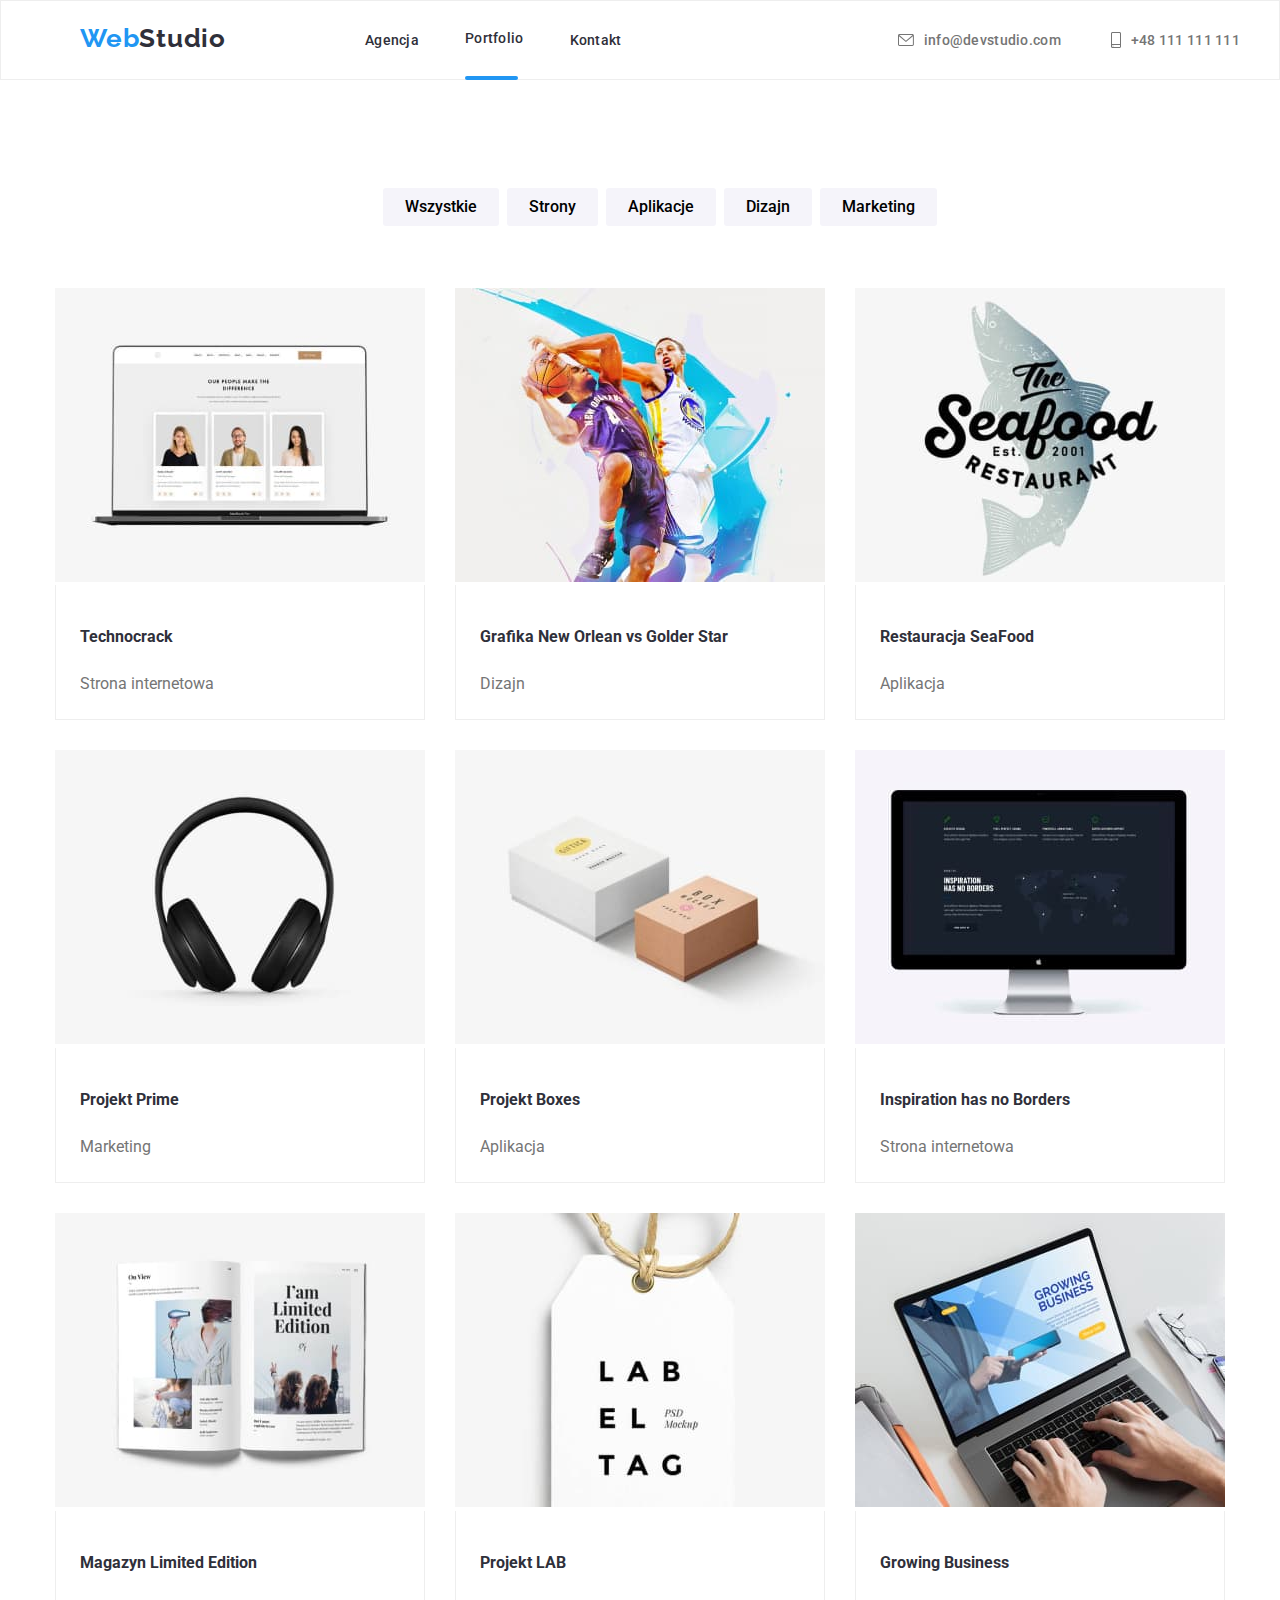
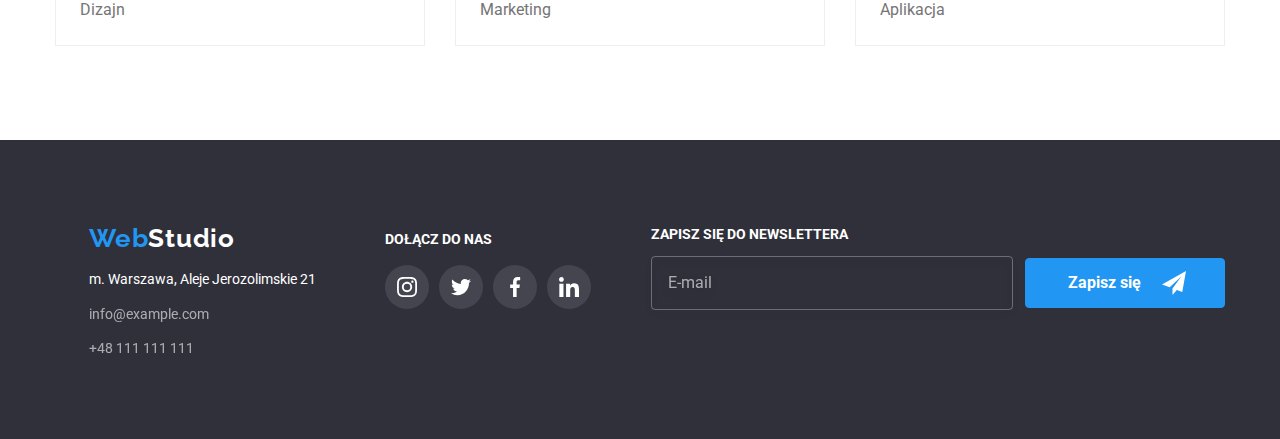
==== portfolio.html @ 708cd302 "commit to main" ====
<!DOCTYPE html>
<html lang="pl">
<head>
    <meta charset="UTF-8">
    <meta http-equiv="X-UA-Compatible" content="IE=edge">
    <meta name="viewport" content="width=device-width, initial-scale=1.0">
    <title>Portfolio</title>
    <link rel="stylesheet" href="./css/norm.css">
    <link rel="stylesheet" href="./css/style.css">
    <link href="https://fonts.googleapis.com/css2?family=Roboto:wght@400;500;700;900&display=swap" rel="stylesheet">
    <link href="https://fonts.googleapis.com/css2?family=Raleway:wght@700&display=swap" rel="stylesheet">

</head>
<body>
    <header>
        <div class="container">
            <nav class="navigation">
    
                <ul class="nav-menu">
                    <li><a href="./index.html" class="logo"><span class="web">Web</span>Studio</a></li>
                    <li class="link"><a href="./index.html">Agencja</a></li>
                    <li class="link"><a href="./portfolio.html">Portfolio</a>
                    <div class="underline"></div></li>
                    <li class="link"><a href="#">Kontakt</a></li>
    
                </ul>
    
                <address>
                    <ul class="header-address">
                        <li><a href="mailto:info@devstudio.com" class="mail"><svg class="icon" width="16" height="12">
                                    <use href="./images/icons.svg#icon-envelope"></use>
                                </svg>
                                info@devstudio.com
                            </a>
                        </li>
                        <li><a href="tel:+48111111111" class="phone"><svg class="icon" width="10" height="16">
                                    <use href="./images/icons.svg#icon-smartphone"></use>
                                </svg>
                                +48 111 111 111
                            </a>
                        </li>
                    </ul>
    
                </address>
            </nav>
        </div>
    </header>

    <main>
        <div class="container">
            <section class="service-categories">
                <ul class="buttons">
            
                    <li><input type="button" class="categories" value="Wszystkie">
                    <li><input type="button" class="categories" value="Strony">
                    <li><input type="button" class="categories" value="Aplikacje">
                    <li><input type="button" class="categories" value="Dizajn">
                    <li><input type="button" class="categories" value="Marketing">
            
                </ul>
            
            </section>
        </div>

    <div class="container">
       <section>
        <ul class="grid">
            <li>
                <div class="box">
                    <img src="images/img(9).jpg" width="370" height="294" alt="">
                    
                    <div class="page-up">
                        <p>Technocrack jest popularną platformą wykorzystywaną do rozpowszechniania koronawirusa. Firmy
                            wykorzystują tę platformę
                            do celów szpiegowskich i ataków na niezabezpieczone serwery konkurencji
                        </p>
                    </div>
                </div>

                <div class="description">
                <p class="offer">Technocrack</p>
                <p class="category">Strona internetowa</p>
                </div>
                </a>
            </li>
            
            <li>
                <div class="box">
                        <img src="images/img(1)(1).jpg" width="370" height="294" alt="Dwóch koszykarzy">
                    <div class="page-up">
                        <p>Technocrack jest popularną platformą wykorzystywaną do rozpowszechniania koronawirusa. Firmy wykorzystują tę platformę
                        do celów szpiegowskich i ataków na niezabezpieczone serwery konkurencji
                    
                        </p>
                    </div>
                </div>

                <div class="description">
                <p class="offer">Grafika New Orlean vs Golder Star</p>
                <p class="category">Dizajn</p>
                </div>
                </a>
            </li>
            
            <li>
                <div class="box">
                        <img src="images/img(2)(1).jpg" width="370" height="294" alt="Logo ryby">
                    <div class="page-up">
                        <p>Technocrack jest popularną platformą wykorzystywaną do rozpowszechniania koronawirusa. Firmy
                        wykorzystują tę platformę
                        do celów szpiegowskich i ataków na niezabezpieczone serwery konkurencji
                        </p>
                    </div>
                </div>
                       <div class="description">
                            <p class="offer">Restauracja SeaFood</p>
                            <p class="category">Aplikacja</p>
                        </div>
                </a>
            </li>
        
            <li>
                <div class="box">
                    
                        <img src="images/img(3)(1).jpg" width="370" height="294" alt="Dwa pudełka">
                        <div class="page-up">
                        <p>Technocrack jest popularną platformą wykorzystywaną do rozpowszechniania koronawirusa. Firmy
                            wykorzystują tę platformę
                            do celów szpiegowskich i ataków na niezabezpieczone serwery konkurencji
                        </p>
                    </div>
                </div>
                    <div class="description">
                        <p class="offer">Projekt Prime</p>
                        <p class="category">Marketing</p>
                    </div>
                
            </li>
            
            <li>
                <div class="box">
                    <img src="images/img(4)(1).jpg" width="370" height="294" alt="Ekran komputera">
                    <div class="page-up">

                        <p>Technocrack jest popularną platformą wykorzystywaną do rozpowszechniania koronawirusa. Firmy
                            wykorzystują tę platformę
                            do celów szpiegowskich i ataków na niezabezpieczone serwery konkurencji
                        </p>

                    </div>
                </div>

                <div class="description">
                <p class="offer">Projekt Boxes</p>
                <p class="category">Aplikacja</p>
                </div>
                </a>
            </li>
            
            <li>
                <div class="box">
                    <img src="images/img(5)(1).jpg" width="370" height="294" alt="Książka">
                    <div class="page-up">
                        <p>Technocrack jest popularną platformą wykorzystywaną do rozpowszechniania koronawirusa. Firmy
                            wykorzystują tę platformę
                            do celów szpiegowskich i ataków na niezabezpieczone serwery konkurencji
                        </p>

                    </div>
                </div>


                <div class="description">
                <p class="offer">Inspiration has no Borders</p>
                <p class="category">Strona internetowa</p>
                </div>
                </a>
            </li>
        
            <li>
                <div class="box">
                    <img src="images/img(6)(1).jpg" width="370" height="294" alt=" Metka">
                
                    <div class="page-up">
                        <p>Technocrack jest popularną platformą wykorzystywaną do rozpowszechniania koronawirusa. Firmy
                        wykorzystują tę platformę
                        do celów szpiegowskich i ataków na niezabezpieczone serwery konkurencji
                    
                        </p>
                    </div>
                </div>

                <div class="description">
                <p class="offer">Magazyn Limited Edition</p>
                <p class="category">Dizajn</p>
                </div>
                </a>
            </li>
            
            <li>
                <div class="box">
                    <img src="images/img(7)(1).jpg" width="370" height="294" alt="Pisanie na laptopie">
                
                    <div class="page-up">
                        <p>Technocrack jest popularną platformą wykorzystywaną do rozpowszechniania koronawirusa. Firmy
                            wykorzystują tę platformę
                            do celów szpiegowskich i ataków na niezabezpieczone serwery konkurencji
                        </p>
                    </div>
                </div>

                <div class="description">
                <p class="offer">Projekt LAB</p>
                <p class="category">Marketing</p>
                </div>
                </a>
            </li>
            
            <li>
                <div class="box">
                
                    <img src="images/img(8)(1).jpg" width="370" height="294" alt="Laptop ze zdjęciami">
                    <div class="page-up">
                        <p>Technocrack jest popularną platformą wykorzystywaną do rozpowszechniania koronawirusa. Firmy
                        wykorzystują tę platformę
                        do celów szpiegowskich i ataków na niezabezpieczone serwery konkurencji
                        </p>

                    </div>
                </div>
                <div class="description">
                <p class="offer">Growing Business</p>
                <p class="category">Aplikacja</p>
                </div>
                </a>
            </li>
        </ul>
            
        </section>
    
        </div>
    
    
    </main>


<footer class="footer-nav">

    <div class="container">
        <div class="three-blocks">

            <address class='contact'>
                <ul class="footer-contact">
                    <li class="footer-logo"><a href="index.html"><span class="web">Web</span>Studio</a></li>
                    <li>m. Warszawa, Aleje Jerozolimskie 21</li>
                    <li><a href="mailto:info@example.com" class="transparent">info@example.com</a></li>
                    <li><a href="tel:+48111111111" class="transparent">+48 111 111 111</a></li>
                </ul>

            </address>

            <div class="footer-social">

                <h4 class="join-us">DOŁĄCZ DO NAS</h4>

                <ul class="social-icons-footer">
                    <li class="footer-circle"><a href="#">
                            <svg class="social-media-footer" width="20" height="20">
                                <use href="./images/icons.svg#icon-instagram-2"></use>
                            </svg></a></li>
                    <li class="footer-circle"><a href="#">
                            <svg class="social-media-footer" width="20" height="20">
                                <use href="./images/icons.svg#icon-twitter-1"></use>
                            </svg></a></li>
                    <li class="footer-circle"><a href="#">
                            <svg class="social-media-footer" width="20" height="20">
                                <use href="./images/icons.svg#icon-facebook-1"></use>
                            </svg></a></li>
                    <li class="footer-circle"><a href="#">
                            <svg class="social-media-footer" width="20" height="20">
                                <use href="./images/icons.svg#icon-linkedin-1"></use>
                            </svg></a></li>
                </ul>

                
            </div>
            <div class="footer-newsletter">
                <p>ZAPISZ SIĘ DO NEWSLETTERA</p>
                <div class="newsletter-box">
                    <form>
                        <label for="email" class="newsletter-mail">
                            <input type="email" name="email" placeholder="E-mail" required>
                        </label>
                    </form>
                    <div class="send-button">
                        <button class="button-newsletter" data-modal-open type="submit">Zapisz się
                            <svg class="send-icon" width="24" height="24">
                                <use href="./images/icons.svg#icon-icon-send"></use>
                            </svg>
                        </button>
                    </div>
            
                </div>
            </div>
        </div>
    </div>


</footer>
<script src="./js/modal.js"></script>
</body>

</html>
</html>
---- css/norm.css ----
/*! normalize.css v8.0.1 | MIT License | github.com/necolas/normalize.css */

/* Document
   ========================================================================== */

/**
 * 1. Correct the line height in all browsers.
 * 2. Prevent adjustments of font size after orientation changes in iOS.
 */

html {
    line-height: 1.15;
    /* 1 */
    -webkit-text-size-adjust: 100%;
    /* 2 */
}

/* Sections
   ========================================================================== */

/**
 * Remove the margin in all browsers.
 */

body {
    margin: 0;
}

/**
 * Render the `main` element consistently in IE.
 */

main {
    display: block;
}

/**
 * Correct the font size and margin on `h1` elements within `section` and
 * `article` contexts in Chrome, Firefox, and Safari.
 */

h1 {
    font-size: 2em;
    margin: 0.67em 0;
}

/* Grouping content
   ========================================================================== */

/**
 * 1. Add the correct box sizing in Firefox.
 * 2. Show the overflow in Edge and IE.
 */

hr {
    box-sizing: content-box;
    /* 1 */
    height: 0;
    /* 1 */
    overflow: visible;
    /* 2 */
}

/**
 * 1. Correct the inheritance and scaling of font size in all browsers.
 * 2. Correct the odd `em` font sizing in all browsers.
 */

pre {
    font-family: monospace, monospace;
    /* 1 */
    font-size: 1em;
    /* 2 */
}

/* Text-level semantics
   ========================================================================== */

/**
 * Remove the gray background on active links in IE 10.
 */

a {
    background-color: transparent;
}

/**
 * 1. Remove the bottom border in Chrome 57-
 * 2. Add the correct text decoration in Chrome, Edge, IE, Opera, and Safari.
 */

abbr[title] {
    border-bottom: none;
    /* 1 */
    text-decoration: underline;
    /* 2 */
    text-decoration: underline dotted;
    /* 2 */
}

/**
 * Add the correct font weight in Chrome, Edge, and Safari.
 */

b,
strong {
    font-weight: bolder;
}

/**
 * 1. Correct the inheritance and scaling of font size in all browsers.
 * 2. Correct the odd `em` font sizing in all browsers.
 */

code,
kbd,
samp {
    font-family: monospace, monospace;
    /* 1 */
    font-size: 1em;
    /* 2 */
}

/**
 * Add the correct font size in all browsers.
 */

small {
    font-size: 80%;
}

/**
 * Prevent `sub` and `sup` elements from affecting the line height in
 * all browsers.
 */

sub,
sup {
    font-size: 75%;
    line-height: 0;
    position: relative;
    vertical-align: baseline;
}

sub {
    bottom: -0.25em;
}

sup {
    top: -0.5em;
}

/* Embedded content
   ========================================================================== */

/**
 * Remove the border on images inside links in IE 10.
 */

img {
    border-style: none;
}

/* Forms
   ========================================================================== */

/**
 * 1. Change the font styles in all browsers.
 * 2. Remove the margin in Firefox and Safari.
 */

button,
input,
optgroup,
select,
textarea {
    font-family: inherit;
    /* 1 */
    font-size: 100%;
    /* 1 */
    line-height: 1.15;
    /* 1 */
    margin: 0;
    /* 2 */
}

/**
 * Show the overflow in IE.
 * 1. Show the overflow in Edge.
 */

button,
input {
    /* 1 */
    overflow: visible;
}

/**
 * Remove the inheritance of text transform in Edge, Firefox, and IE.
 * 1. Remove the inheritance of text transform in Firefox.
 */

button,
select {
    /* 1 */
    text-transform: none;
}

/**
 * Correct the inability to style clickable types in iOS and Safari.
 */

button,
[type="button"],
[type="reset"],
[type="submit"] {
    -webkit-appearance: button;
}

/**
 * Remove the inner border and padding in Firefox.
 */

button::-moz-focus-inner,
[type="button"]::-moz-focus-inner,
[type="reset"]::-moz-focus-inner,
[type="submit"]::-moz-focus-inner {
    border-style: none;
    padding: 0;
}

/**
 * Restore the focus styles unset by the previous rule.
 */

button:-moz-focusring,
[type="button"]:-moz-focusring,
[type="reset"]:-moz-focusring,
[type="submit"]:-moz-focusring {
    outline: 1px dotted ButtonText;
}

/**
 * Correct the padding in Firefox.
 */

fieldset {
    padding: 0.35em 0.75em 0.625em;
}

/**
 * 1. Correct the text wrapping in Edge and IE.
 * 2. Correct the color inheritance from `fieldset` elements in IE.
 * 3. Remove the padding so developers are not caught out when they zero out
 *    `fieldset` elements in all browsers.
 */

legend {
    box-sizing: border-box;
    /* 1 */
    color: inherit;
    /* 2 */
    display: table;
    /* 1 */
    max-width: 100%;
    /* 1 */
    padding: 0;
    /* 3 */
    white-space: normal;
    /* 1 */
}

/**
 * Add the correct vertical alignment in Chrome, Firefox, and Opera.
 */

progress {
    vertical-align: baseline;
}

/**
 * Remove the default vertical scrollbar in IE 10+.
 */

textarea {
    overflow: auto;
}

/**
 * 1. Add the correct box sizing in IE 10.
 * 2. Remove the padding in IE 10.
 */

[type="checkbox"],
[type="radio"] {
    box-sizing: border-box;
    /* 1 */
    padding: 0;
    /* 2 */
}

/**
 * Correct the cursor style of increment and decrement buttons in Chrome.
 */

[type="number"]::-webkit-inner-spin-button,
[type="number"]::-webkit-outer-spin-button {
    height: auto;
}

/**
 * 1. Correct the odd appearance in Chrome and Safari.
 * 2. Correct the outline style in Safari.
 */

[type="search"] {
    -webkit-appearance: textfield;
    /* 1 */
    outline-offset: -2px;
    /* 2 */
}

/**
 * Remove the inner padding in Chrome and Safari on macOS.
 */

[type="search"]::-webkit-search-decoration {
    -webkit-appearance: none;
}

/**
 * 1. Correct the inability to style clickable types in iOS and Safari.
 * 2. Change font properties to `inherit` in Safari.
 */

::-webkit-file-upload-button {
    -webkit-appearance: button;
    /* 1 */
    font: inherit;
    /* 2 */
}

/* Interactive
   ========================================================================== */

/*
 * Add the correct display in Edge, IE 10+, and Firefox.
 */

details {
    display: block;
}

/*
 * Add the correct display in all browsers.
 */

summary {
    display: list-item;
}

/* Misc
   ========================================================================== */

/**
 * Add the correct display in IE 10+.
 */

template {
    display: none;
}

/**
 * Add the correct display in IE 10.
 */

[hidden] {
    display: none;
}
---- css/style.css ----
/* Basic */

:root {
    --basic-color:#2196F3;
    --second-color: #212121;
    --background-one:#2F303A;
    --background-two:#F5F4FA;
    --contact-color: #757575;
    --overlay:#2F303A66;

}


a , li {
    text-decoration: none;
    font-style: normal;
    color: var(--background-one);
    
}

ul {
    display: flex;
    list-style: none;

}

body {
    font-family: "Roboto", "Raleway", sans-serif;
    background-color:#FFFFFF;
    font-size: 14px;
    font-style: normal;
    color: var(--background-one);
    line-height: 1.17;
    font-weight: 400;
 
}

.container {
    width: 1200px;
    margin: 0 auto;
  
}

.section {
    padding: 94px 0 94px 0;
}


/*Header*/  

header {
    border: 1px solid #EEEEEE;
}
.navigation {
    display: flex;
    align-items: center;
    justify-content: space-between;
    padding: 15px 0;
    letter-spacing: 0.02em;
    font-weight: 500;
    
}  

.nav-menu {
    display: flex;
       font-size: 14px;
        line-height: 16px;
        letter-spacing: 0.02em;
        align-items: center;
        justify-content: flex-start;

}

.nav-menu li:nth-of-type(2) {
    padding-left: 93px;
    
    
}

.nav-menu li {
    max-width: 254px;
    margin-right: 46px;
    
    
}

.link>a {
        transition-duration: 250ms;
        transition-timing-function: cubic-bezier(0.4, 0, 0.2, 1);
        transition-property: color;
}

.link :hover {
    color: var(--basic-color);
   
}

.underline {
    position: relative;
    top: 30px;
    
}      

.underline::after {
    content: "";
    background: #2196f3;
    border-radius: 2px;
    width: 53px;
    height: 4px;
    display: block;
}


.link :focus {
    color: var(--basic-color);
    
}

.logo {
    font-size: 26px;
    font-weight: 700;
    font-family: Raleway;
    letter-spacing: 0.03em;


}

.web {
    color: var(--basic-color);
    
}

.header-address {
    display: flex;
    justify-content: flex-end;
    align-items: center;
    font-weight: 500;
    gap: 50px;
    font-size: 14px;
    line-height: 16px;
    letter-spacing: 0.02em; 

}

.header-address>li>a {
    transition-duration: 250ms;
        transition-timing-function: cubic-bezier(0.4, 0, 0.2, 1);
        transition-property: color;
}

.header-address>li>a>svg {
    transition-duration: 250ms;
        transition-timing-function: cubic-bezier(0.4, 0, 0.2, 1);
        transition-property: color;
}


.header-address li :hover,
.header-address li :focus {
    color: var(--basic-color);
   
}

.header-address li :hover svg,
.header-address li :focus svg {
   fill: var(--basic-color);
}

.phone,
.mail{
    display: flex;
    align-items: center;
    color: var(--contact-color);
}

.icon {
    fill: var(--contact-color);
    padding-right: 10px;
    
}


/* slider */

.slider {
    background-image: linear-gradient(var(--overlay), var(--overlay)),
                            url("../images/slider.jpg");
    background-color: rgba(47, 48, 58, 0.4);
    height: 600px;
    width: 1600px;
    background-size: contain ;
    text-align: center;
    display: flex;
    justify-content: center;
    align-items: center;
    background-position: center;
    margin: auto;         
}


h1 {
    color: #FFFFFF;
    text-align: center;
    font-weight: 900;
    font-size: 44px;
    letter-spacing: 0.06em;
    line-height: 1.36;
    width: 696px;
    margin: auto;
    padding-bottom: 40px;
    
}


.service-button {
        background-color: var(--basic-color);
        color: #fff;
        cursor: pointer;
        border: none;
        border-radius: 3px;
        font-weight: 700;
        line-height: 1.9;
        width: 200px;
        height: 50px;  
         
}

/*modal overlay*/

.backdrop {
    position: fixed;
    top: 0;
    left: 0;
    width: 100%;
    height: 100%;
    background-color: rgba(0, 0, 0, 0.5);

    transition-duration: 250ms;
    transition-property: opacity, visibility;
    
}

.modal {
    background-color: #fff;
    position: absolute;
    width: 528px;
    height: 581px;
    top: 50%;
    left: 50%;
    transform: translate(-50%, -50%);
    box-shadow: 0px 1px 3px rgba(0, 0, 0, 0.12), 0px 1px 1px rgba(0, 0, 0, 0.14), 0px 2px 1px rgba(0, 0, 0, 0.2);
    border-radius: 4px;
        
}

.modal-label {
    display: flex;
    flex-direction: column;
   
}

.modal-label label {
    padding-left: 40px;
    padding-bottom: 4px;
    padding-top: 10px;
    color: #757575;
}

.input-container {
    position: relative;
}




.modal-icon {
        position: absolute;
        fill: #212121;
       margin-left: 55px;  
       margin-top: 51px;     
        box-sizing: border-box;
        transform: translate(-50%, -50%);
        pointer-events: none;
        z-index: 1;
}



form h3 {
    text-align: center;
    font-size: 20px;
    font-weight: 700;
    line-height: 1.2;
    margin-top: 40px;
    color: #212121;
   
}


.statue a {
    color: var(--basic-color);
    text-decoration: underline;
}

.form-input{
    width: 418px;
    height: 40px;
    margin: auto;
    display: flex;
    align-items: center;
    justify-content: center;
    border: 1px solid rgba(33, 33, 33, 0.2);
    border-radius: 4px;
    position: relative;
    padding-left: 30px;
    transition-duration: 250ms;
        transition-timing-function: cubic-bezier(0.4, 0, 0.2, 1);
        transition-property: border;
}

.form-input:focus-within,
.form-input:hover {
    border: 1px solid var(--basic-color);
    outline: none;
    fill: var(--basic-color)
    
}


 .form-input:checked+.modal-icon {
     fill: var(--basic-color);
 }


form textarea {
    resize: none;
    width: 432px;
    height: 108px;
    margin: auto;
    display: block;
    align-items: center;
    justify-content: center;
    border: 1px solid rgba(33, 33, 33, 0.2);
    border-radius: 4px;
    padding-left: 16px;
    padding-top: 12px;
    transition-duration: 250ms;
        transition-timing-function: cubic-bezier(0.4, 0, 0.2, 1);
        transition-property: border;

}

.form-textarea:focus-within,
.form-textarea:hover {
    border: 1px solid var(--basic-color);
        outline: none;
        
}



.modal-button {
    background-color: var(--basic-color);
    color: #fff;
    cursor: pointer;
    border: none;
    border-radius: 3px;
    font-weight: 700;
    line-height: 1.9;
    width: 200px;
    height: 50px;
    box-shadow: 0px 4px 4px rgba(0, 0, 0, 0.15);
    font-size: 16px;
    display: flex;
    justify-content: center;
    align-items: center;
    margin: auto;
}

.custom-checkbox {
    display: flex;
    align-items: center;
    padding-left: 55px;
     padding-bottom: 10px;
     padding-top: 20px;
        
}

.custom-checkbox input[type="checkbox"] {
    display: none;
}

.checkbox-icon {
    width: 16px;
    height: 15px;
    border: 2px solid #212121;
    margin-right: 8px;
    border-radius: 4px;
}

.custom-checkbox input[type="checkbox"]:checked+.checkbox-icon {
    background-color: var(--basic-color);
    border-color: var(--basic-color);
}


.checkbox-label {
    color: #757575;
}

.checkbox-label a {
    color: var(--basic-color);
    text-decoration: underline;
}



.close-btn {
    position: absolute;
    top: 8px;
    right: 8px;
    width: 30px;
    height: 30px;
    background-color: #FFFFFF;
    border: 1px solid rgba(0, 0, 0, 0.1);
    border-radius: 50%;
    cursor: pointer;
}

.close {
    display: flex;
    justify-content: center;
    align-self: center;
    text-align: center;
    margin: auto;
}



.is-hidden {
    opacity: 0;
    visibility: hidden;
    pointer-events: none;
}




/* service offer */

.grid {
    display: flex;
    flex-wrap: wrap;
    gap: 30px;
    padding: 0 15px;
    margin-bottom: 94px;

}

.box {
    position: relative;
    overflow: hidden;
}

.page-up {
    position: absolute;
    top: 0;
    left: 0;
    width: 100%;
    height: 100%;
    background-color: var(--basic-color);
    color: #FFFFFF;
    font-size: 18px;
    letter-spacing: 0.03em;
    padding-left: 24px;
    padding-top: 49px;
    line-height: 1.55;

    transform: translatey(100%);
    transition: transform 250ms ease-in-out;
}

.box:hover .page-up {
    transform: translatey(0);
}



.grid >li:hover {
    box-shadow: 0px 1px 1px rgba(0, 0, 0, 0.12), 0px 4px 4px rgba(0, 0, 0, 0.06), 1px 4px 6px rgba(0, 0, 0, 0.16);
    
}



.grid>li:focus {
    box-shadow: 0px 1px 1px rgba(0, 0, 0, 0.12), 0px 4px 4px rgba(0, 0, 0, 0.06), 1px 4px 6px rgba(0, 0, 0, 0.16);
}

.description {
    border: 1px solid #EEEEEE;
    border-top: none;
    padding: 20px 0 4px 24px;
}


/* Lorem Ipsum */


.lorem-ipsum{
    padding-top: 94px;

}

.lorem {
     padding-right: 30px;
     
}

.lorem>svg {
    background-color: var(--background-two);
    padding: 25px 100px;
    
}

.lorem h3 {
    font-size: 14px;
}

.lorem p {
    color: #757575;
    letter-spacing: 0.03em;
    font-size: 14px;
    width: 270px;
}


/* What are we doing */


 h2 {
    font-size: 36px;
    padding-bottom: 50px;
    text-align: center;
    padding-top: 94px;
}



.doing-examples {
        position: absolute;
        width: 100%;
        font-size: 14px;
        letter-spacing: 0.03em;
        line-height: 0.88;
        font-weight: 700;
        background-color: rgba(47, 48, 58, 0.8);
        color: #fff;
        display: flex;
        padding-top: 27px ;
        padding-bottom: 27px;
        margin: auto;
        justify-content: space-around;
        text-transform: uppercase;
        
}

.item-list {
    position: relative;
    gap: 30px;
    margin: auto;
    padding-bottom: 94px;
    display: flex;
    align-items: self-end;
}





/* Our team */

.circle {
    width: 44px;
    height: 44px;
    border-radius: 50%;

transition-duration: 250ms;
    transition-timing-function: cubic-bezier(0.4, 0, 0.2, 1);
    transition-property: background-color;
      
}

.circle:hover,
.circle:focus {
    background-color: var(--basic-color);
    
}

.social-media:hover,
.social-media:focus {
    fill: #FFFFFF;
}

.circle:hover .social-media {
    fill: #ffffff;
}

.social-media {
    display: block;
    align-items: center;
    fill: #afb1b8;
    margin: 12px;

    transition-duration: 250ms;
        transition-timing-function: cubic-bezier(0.4, 0, 0.2, 1);
        transition-property: fill;
}

.social-icons {
    display: flex;
    align-items: center;
    justify-content: space-around;
    margin-left: 32px;
    margin-right: 32px;
    padding: 0;
    margin-bottom: 30px;
        
}

.team {
    background-color: var(--background-two) ;
    padding-bottom: 94px;
    
}

.our-team {
    justify-content: space-between;

}

.name {
    color: var(--second-color);
    font-weight: 500;
    font-size: 16px;
}

.job {
    color: var(--contact-color);
    font-size: 16px;
}

.team-card {
    box-shadow: 0px 1px 3px rgba(0, 0, 0, 0.12), 0px 1px 1px rgba(0, 0, 0, 0.14), 0px 2px 1px rgba(0, 0, 0, 0.2);
    border-radius: 0px 0px 4px 4px;
    background-color: #FFFFFF;
    text-align: center;
    
}


/* Offer categories */
/* service categories buttons */

.buttons {
    display: flex;
    justify-content: center;
    gap: 8px;
    border: none;
    border-radius: 4px;


}

.service-categories {
    padding: 94px 0 34px;

}

.categories:hover,
.categories:focus {
    background-color: var(--basic-color);
    color: #FFFFFF;
    box-shadow: 0px 3px 1px rgba(0, 0, 0, 0.1), 0px 1px 2px rgba(0, 0, 0, 0.08), 0px 2px 2px rgba(0, 0, 0, 0.12);
        border-radius: 4px;
}


.categories {
background-color: var(--background-two);
    cursor: pointer;
    padding: 15px;
    border: none;
    border-radius: 3px;
    line-height: 1.6;
    font-weight: 500;
        font-size: 16px;
        padding: 6px 22px;

        transition-duration: 250ms;
            transition-timing-function: cubic-bezier(0.4, 0, 0.2, 1);
            transition-property: background-color,color;
        
}

/* Offer */

.offer {
    font-size: 16px;
    font-weight: 600;
    line-height: 2;
    font-weight: 700;
}

.category {
    font-size: 16px;
    color: var(--contact-color);
    line-height: 1.9;
    
 }

/*Our clients */

.our-clients {
    justify-content: space-around;
    padding-bottom: 94px;
    display: flex;
}

.clients-icons {
    border: 1px solid #AFB1B8;
    border-radius: 4px;
    fill: #AFB1B8;
    padding: 16px 32px;

transition-duration: 250ms;
    transition-timing-function: cubic-bezier(0.4, 0, 0.2, 1);
    transition-property: color,fill;
     
}

.clients-icons:hover,
.clients-icons:focus {
    fill:var(--basic-color);
    border-color: var(--basic-color);
        
}


/*Footer navigation*/

.contact {
    padding-top: 60px;
    padding-bottom: 60px;
}


.footer-contact {
   display: block;
    
}

.footer-nav {
    background-color: var(--background-one);
}

.contact>ul>li {
    color: #FFFFFF;
    padding: 9px;

    transition-duration: 250ms;
        transition-timing-function: cubic-bezier(0.4, 0, 0.2, 1);
        transition-property: color;
}

.contact>ul>li>a :not(:first-child){
    transition-duration: 250ms;
        transition-timing-function: cubic-bezier(0.4, 0, 0.2, 1);
        transition-property: color;
}

.transparent {
    color: #FFFFFF;
    opacity: 0.6;
}


.contact>ul>li>a :not(:first-child):hover {

    color: var(--basic-color);

}

.contact>ul>li>a:focus {

    color: var(--basic-color);

}

.footer-logo {
    font-size: 26px;
    font-weight: 700;
    font-family: "Raleway";
    cursor: pointer;
    letter-spacing: 0.03em;

}

.footer-logo>a {
    color: #FFFFFF;
}

h4 {
    color: #FFFFFF;
    display: flex;
    font-size: 14px;
}

.footer-circle {
    width: 44px;
    height: 44px;
    border-radius: 50%;
    background-color: rgb(255, 255, 255 , 0.1);

    transition-duration: 250ms;
        transition-timing-function: cubic-bezier(0.4, 0, 0.2, 1);
        transition-property: background-color;
    
}

.footer-circle:hover,
.footer-circle:focus {
    background-color: var(--basic-color);

}


.circle:hover,.circle:focus .social-media {
    fill: #ffffff;
}

.social-media-footer {
    display: block;
    align-items: center;
    fill: #FFFFFF;
    margin: 12px;
}

.social-icons-footer {
    display: flex;
    justify-content: space-between;
    gap: 10px;
    padding: 0;
    
}

.three-blocks {
    display: flex;
    gap: 60px;
}

.footer-social {
    padding-top:72px ;
    
    
}

.footer-newsletter {
    padding-top: 72px;
}

.footer-newsletter p {
    font-weight: 700;
    color: #FFFFFF;
}


.newsletter-box {
    display: flex;
    align-items: center;
    
}

.newsletter-box input {
    background-color: inherit;
    border: 1px solid rgba(255, 255, 255, 0.3);
        filter: drop-shadow(0px 4px 4px rgba(0, 0, 0, 0.15));
        border-radius: 4px;
        width: 342px;
        height: 50px;
        padding-left: 16px;
}

.newsletter-box ::placeholder {
    font-size: 16px;
    color: rgba(255, 255, 255, 0.6);
}

.send-button {
    display: flex;
    justify-content: space-between;
    position: relative;
    margin-left: 12px;
     
}

.send-button button {
    display: flex;
    justify-content: flex-start;
    align-items: center;
    width: 200px;
    height: 50px;
     background-color: var(--basic-color);
     box-shadow: rgba(0, 0, 0, 0.15);
     border-radius: 4px;
     border: 1px ;
    color: #fff;
    cursor: pointer;
    font-weight: 700;
    font-size: 16px;
     padding-left: 42px;
     border: 1px solid var(--basic-color);
}

.send-icon {
    display: flex;
    position: absolute;
    margin-left: 94px;
    fill: #fff;
}
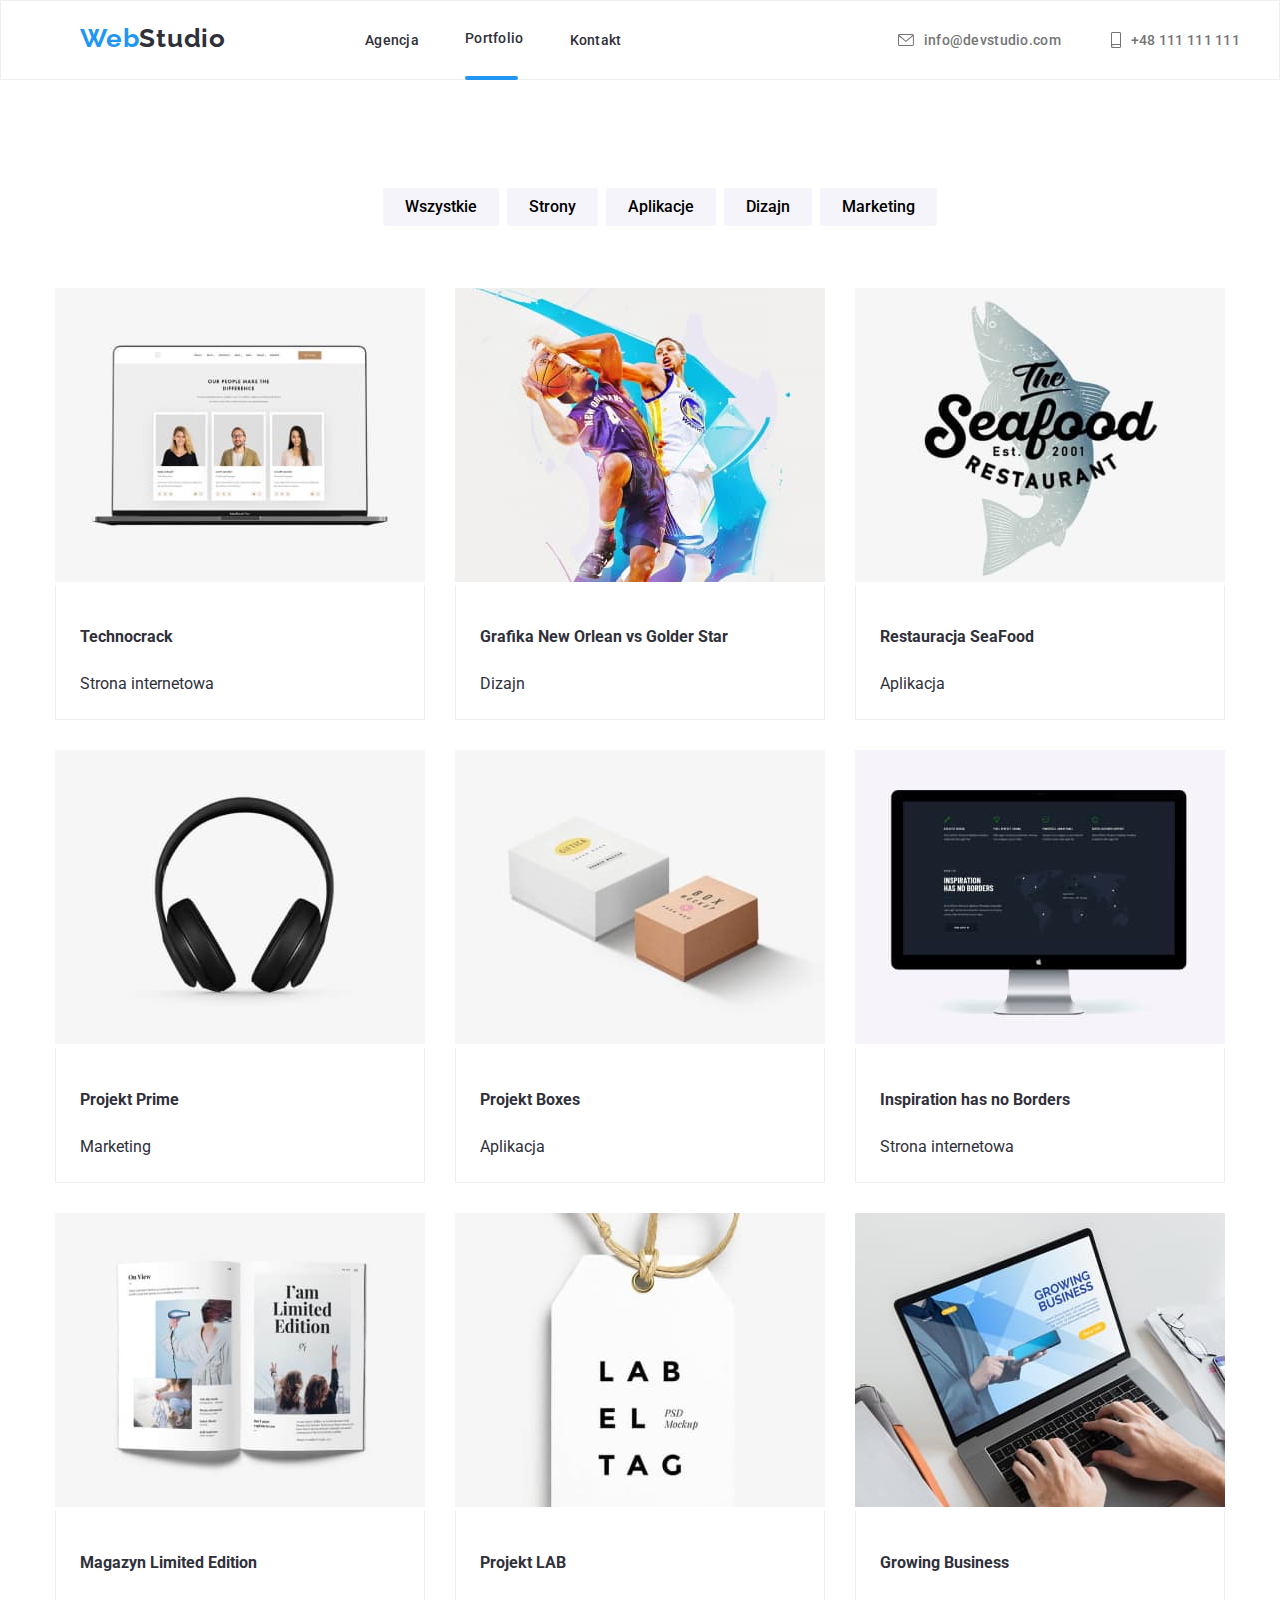
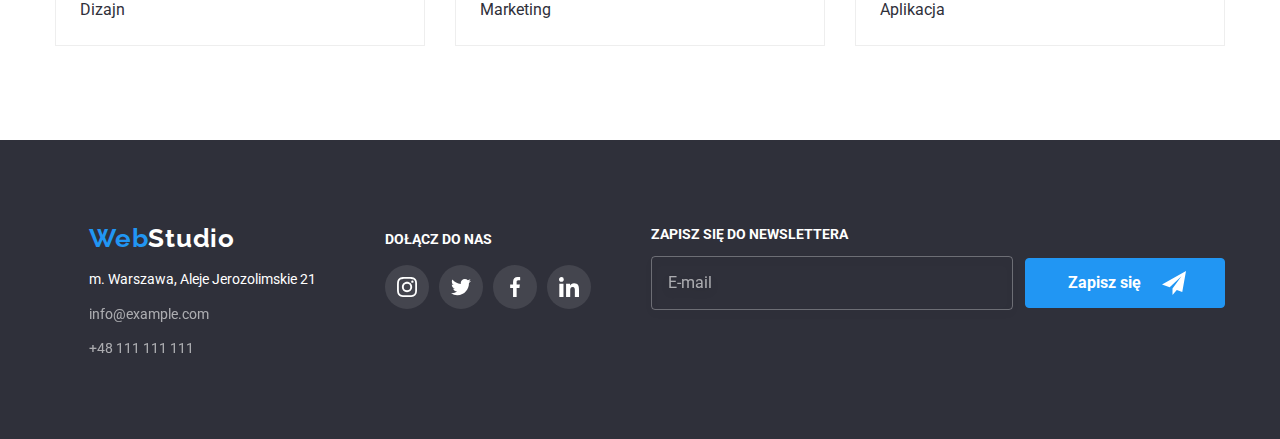
==== commit 5ce5a527: "commit" ====
--- a/portfolio.html
+++ b/portfolio.html
@@ -6,56 +6,63 @@
     <meta name="viewport" content="width=device-width, initial-scale=1.0">
     <title>Portfolio</title>
     <link rel="stylesheet" href="./css/norm.css">
-    <link rel="stylesheet" href="./css/style.css">
+    <link rel="stylesheet" href="./css/main.min.css">
     <link href="https://fonts.googleapis.com/css2?family=Roboto:wght@400;500;700;900&display=swap" rel="stylesheet">
     <link href="https://fonts.googleapis.com/css2?family=Raleway:wght@700&display=swap" rel="stylesheet">
 
 </head>
 <body>
-    <header>
-        <div class="container">
-            <nav class="navigation">
-    
-                <ul class="nav-menu">
-                    <li><a href="./index.html" class="logo"><span class="web">Web</span>Studio</a></li>
-                    <li class="link"><a href="./index.html">Agencja</a></li>
-                    <li class="link"><a href="./portfolio.html">Portfolio</a>
-                    <div class="underline"></div></li>
-                    <li class="link"><a href="#">Kontakt</a></li>
-    
+<header class="main-header">
+
+    <div class="container main-header_wrapper">
+
+        <nav class="main-header_navigation">
+
+            <ul class="main-header_menu main-menu">
+                <li class="main-menu_item page-link"><a href="./index.html" class="page-link_logo"><span
+                            class="page-link_logo page-link_logo--highlighted">Web</span>Studio</a></li>
+                <li class="main-menu_item"><a href="./index.html">Agencja</a>
+                    
+                </li>
+                <li class="main-menu_item"><a href="./portfolio.html">Portfolio</a>
+                <div class="main-menu_item main-menu_item--underline"></div></li>
+                <li class="main-menu_item"><a href="#">Kontakt</a></li>
+
+            </ul>
+
+            <address>
+                <ul class="main-header_address">
+                    <li><a href="mailto:info@devstudio.com" class="main-header_link main-header_link--with-icon"><svg
+                                class="main-header_icon" width="16" height="12">
+                                <use href="./images/icons.svg#icon-envelope"></use>
+                            </svg>
+                            info@devstudio.com
+                        </a>
+                    </li>
+                    <li><a href="tel:+48111111111" class="main-header_link main-header_link--with-icon"><svg
+                                class="main-header_icon" width="10" height="16">
+                                <use href="./images/icons.svg#icon-smartphone"></use>
+                            </svg>
+                            +48 111 111 111
+                        </a>
+                    </li>
                 </ul>
-    
-                <address>
-                    <ul class="header-address">
-                        <li><a href="mailto:info@devstudio.com" class="mail"><svg class="icon" width="16" height="12">
-                                    <use href="./images/icons.svg#icon-envelope"></use>
-                                </svg>
-                                info@devstudio.com
-                            </a>
-                        </li>
-                        <li><a href="tel:+48111111111" class="phone"><svg class="icon" width="10" height="16">
-                                    <use href="./images/icons.svg#icon-smartphone"></use>
-                                </svg>
-                                +48 111 111 111
-                            </a>
-                        </li>
-                    </ul>
-    
-                </address>
-            </nav>
-        </div>
-    </header>
+
+            </address>
+        </nav>
+    </div>
+</header>
 
     <main>
         <div class="container">
             <section class="service-categories">
-                <ul class="buttons">
-            
-                    <li><input type="button" class="categories" value="Wszystkie">
-                    <li><input type="button" class="categories" value="Strony">
-                    <li><input type="button" class="categories" value="Aplikacje">
-                    <li><input type="button" class="categories" value="Dizajn">
-                    <li><input type="button" class="categories" value="Marketing">
+                <ul class="service-categories_list">
+            
+                    <li><input type="button" class="service-categories_list-item" value="Wszystkie">
+                    <li><input type="button" class="service-categories_list-item" value="Strony">
+                    <li><input type="button" class="service-categories_list-item" value="Aplikacje">
+                    <li><input type="button" class="service-categories_list-item" value="Dizajn">
+                    <li><input type="button" class="service-categories_list-item" value="Marketing">
             
                 </ul>
             
@@ -66,28 +73,28 @@
        <section>
         <ul class="grid">
             <li>
-                <div class="box">
+                <div class="grid_box">
                     <img src="images/img(9).jpg" width="370" height="294" alt="">
                     
-                    <div class="page-up">
-                        <p>Technocrack jest popularną platformą wykorzystywaną do rozpowszechniania koronawirusa. Firmy
-                            wykorzystują tę platformę
-                            do celów szpiegowskich i ataków na niezabezpieczone serwery konkurencji
-                        </p>
-                    </div>
-                </div>
-
-                <div class="description">
-                <p class="offer">Technocrack</p>
-                <p class="category">Strona internetowa</p>
-                </div>
-                </a>
-            </li>
-            
-            <li>
-                <div class="box">
+                    <div class="grid_box grid_box--page-up">
+                        <p>Technocrack jest popularną platformą wykorzystywaną do rozpowszechniania koronawirusa. Firmy
+                            wykorzystują tę platformę
+                            do celów szpiegowskich i ataków na niezabezpieczone serwery konkurencji
+                        </p>
+                    </div>
+                </div>
+
+                <div class="grid_description">
+                <p class="grid_description-offer">Technocrack</p>
+                <p class="grid_description-category">Strona internetowa</p>
+                </div>
+                </a>
+            </li>
+            
+            <li>
+                <div class="grid_box">
                         <img src="images/img(1)(1).jpg" width="370" height="294" alt="Dwóch koszykarzy">
-                    <div class="page-up">
+                    <div class="grid_box grid_box--page-up">
                         <p>Technocrack jest popularną platformą wykorzystywaną do rozpowszechniania koronawirusa. Firmy wykorzystują tę platformę
                         do celów szpiegowskich i ataków na niezabezpieczone serwery konkurencji
                     
@@ -95,93 +102,93 @@
                     </div>
                 </div>
 
-                <div class="description">
-                <p class="offer">Grafika New Orlean vs Golder Star</p>
-                <p class="category">Dizajn</p>
-                </div>
-                </a>
-            </li>
-            
-            <li>
-                <div class="box">
+                <div class="grid_description">
+                <p class="grid_description-offer">Grafika New Orlean vs Golder Star</p>
+                <p class="grid_description-category">Dizajn</p>
+                </div>
+                </a>
+            </li>
+            
+            <li>
+                <div class="grid_box">
                         <img src="images/img(2)(1).jpg" width="370" height="294" alt="Logo ryby">
-                    <div class="page-up">
+                    <div class="grid_box grid_box--page-up">
                         <p>Technocrack jest popularną platformą wykorzystywaną do rozpowszechniania koronawirusa. Firmy
                         wykorzystują tę platformę
                         do celów szpiegowskich i ataków na niezabezpieczone serwery konkurencji
                         </p>
                     </div>
                 </div>
-                       <div class="description">
-                            <p class="offer">Restauracja SeaFood</p>
-                            <p class="category">Aplikacja</p>
+                       <div class="grid_description">
+                            <p class="grid_description-offer">Restauracja SeaFood</p>
+                            <p class="grid_description-category">Aplikacja</p>
                         </div>
                 </a>
             </li>
         
             <li>
-                <div class="box">
+                <div class="grid_box">
                     
                         <img src="images/img(3)(1).jpg" width="370" height="294" alt="Dwa pudełka">
-                        <div class="page-up">
-                        <p>Technocrack jest popularną platformą wykorzystywaną do rozpowszechniania koronawirusa. Firmy
-                            wykorzystują tę platformę
-                            do celów szpiegowskich i ataków na niezabezpieczone serwery konkurencji
-                        </p>
-                    </div>
-                </div>
-                    <div class="description">
-                        <p class="offer">Projekt Prime</p>
-                        <p class="category">Marketing</p>
+                        <div class="grid_box grid_box--page-up">
+                        <p>Technocrack jest popularną platformą wykorzystywaną do rozpowszechniania koronawirusa. Firmy
+                            wykorzystują tę platformę
+                            do celów szpiegowskich i ataków na niezabezpieczone serwery konkurencji
+                        </p>
+                    </div>
+                </div>
+                    <div class="grid_description">
+                        <p class="grid_description-offer">Projekt Prime</p>
+                        <p class="grid_description-category">Marketing</p>
                     </div>
                 
             </li>
             
             <li>
-                <div class="box">
+                <div class="grid_box">
                     <img src="images/img(4)(1).jpg" width="370" height="294" alt="Ekran komputera">
-                    <div class="page-up">
-
-                        <p>Technocrack jest popularną platformą wykorzystywaną do rozpowszechniania koronawirusa. Firmy
-                            wykorzystują tę platformę
-                            do celów szpiegowskich i ataków na niezabezpieczone serwery konkurencji
-                        </p>
-
-                    </div>
-                </div>
-
-                <div class="description">
-                <p class="offer">Projekt Boxes</p>
-                <p class="category">Aplikacja</p>
-                </div>
-                </a>
-            </li>
-            
-            <li>
-                <div class="box">
+                    <div class="grid_box grid_box--page-up">
+
+                        <p>Technocrack jest popularną platformą wykorzystywaną do rozpowszechniania koronawirusa. Firmy
+                            wykorzystują tę platformę
+                            do celów szpiegowskich i ataków na niezabezpieczone serwery konkurencji
+                        </p>
+
+                    </div>
+                </div>
+
+                <div class="grid_description">
+                <p class="grid_description-offer">Projekt Boxes</p>
+                <p class="grid_description-category">Aplikacja</p>
+                </div>
+                </a>
+            </li>
+            
+            <li>
+                <div class="grid_box">
                     <img src="images/img(5)(1).jpg" width="370" height="294" alt="Książka">
-                    <div class="page-up">
-                        <p>Technocrack jest popularną platformą wykorzystywaną do rozpowszechniania koronawirusa. Firmy
-                            wykorzystują tę platformę
-                            do celów szpiegowskich i ataków na niezabezpieczone serwery konkurencji
-                        </p>
-
-                    </div>
-                </div>
-
-
-                <div class="description">
-                <p class="offer">Inspiration has no Borders</p>
-                <p class="category">Strona internetowa</p>
+                    <div class="grid_box grid_box--page-up">
+                        <p>Technocrack jest popularną platformą wykorzystywaną do rozpowszechniania koronawirusa. Firmy
+                            wykorzystują tę platformę
+                            do celów szpiegowskich i ataków na niezabezpieczone serwery konkurencji
+                        </p>
+
+                    </div>
+                </div>
+
+
+                <div class="grid_description">
+                <p class="grid_description-offer">Inspiration has no Borders</p>
+                <p class="grid_description-category">Strona internetowa</p>
                 </div>
                 </a>
             </li>
         
             <li>
-                <div class="box">
+                <div class="grid_box">
                     <img src="images/img(6)(1).jpg" width="370" height="294" alt=" Metka">
                 
-                    <div class="page-up">
+                    <div class="grid_box grid_box--page-up">
                         <p>Technocrack jest popularną platformą wykorzystywaną do rozpowszechniania koronawirusa. Firmy
                         wykorzystują tę platformę
                         do celów szpiegowskich i ataków na niezabezpieczone serwery konkurencji
@@ -190,37 +197,37 @@
                     </div>
                 </div>
 
-                <div class="description">
-                <p class="offer">Magazyn Limited Edition</p>
-                <p class="category">Dizajn</p>
-                </div>
-                </a>
-            </li>
-            
-            <li>
-                <div class="box">
+                <div class="grid_description">
+                <p class="grid_description-offer">Magazyn Limited Edition</p>
+                <p class="grid_description-category">Dizajn</p>
+                </div>
+                </a>
+            </li>
+            
+            <li>
+                <div class="grid_box">
                     <img src="images/img(7)(1).jpg" width="370" height="294" alt="Pisanie na laptopie">
                 
-                    <div class="page-up">
-                        <p>Technocrack jest popularną platformą wykorzystywaną do rozpowszechniania koronawirusa. Firmy
-                            wykorzystują tę platformę
-                            do celów szpiegowskich i ataków na niezabezpieczone serwery konkurencji
-                        </p>
-                    </div>
-                </div>
-
-                <div class="description">
-                <p class="offer">Projekt LAB</p>
-                <p class="category">Marketing</p>
-                </div>
-                </a>
-            </li>
-            
-            <li>
-                <div class="box">
+                    <div class="grid_box grid_box--page-up">
+                        <p>Technocrack jest popularną platformą wykorzystywaną do rozpowszechniania koronawirusa. Firmy
+                            wykorzystują tę platformę
+                            do celów szpiegowskich i ataków na niezabezpieczone serwery konkurencji
+                        </p>
+                    </div>
+                </div>
+
+                <div class="grid_description">
+                <p class="grid_description-offer">Projekt LAB</p>
+                <p class="grid_description-category">Marketing</p>
+                </div>
+                </a>
+            </li>
+            
+            <li>
+                <div class="grid_box">
                 
                     <img src="images/img(8)(1).jpg" width="370" height="294" alt="Laptop ze zdjęciami">
-                    <div class="page-up">
+                    <div class="grid_box grid_box--page-up">
                         <p>Technocrack jest popularną platformą wykorzystywaną do rozpowszechniania koronawirusa. Firmy
                         wykorzystują tę platformę
                         do celów szpiegowskich i ataków na niezabezpieczone serwery konkurencji
@@ -228,9 +235,9 @@
 
                     </div>
                 </div>
-                <div class="description">
-                <p class="offer">Growing Business</p>
-                <p class="category">Aplikacja</p>
+                <div class="grid_description">
+                <p class="grid_description-offer">Growing Business</p>
+                <p class="grid_description-category">Aplikacja</p>
                 </div>
                 </a>
             </li>
@@ -247,59 +254,61 @@
 <footer class="footer-nav">
 
     <div class="container">
-        <div class="three-blocks">
+        <div class="footer-nav_three-blocks">
 
             <address class='contact'>
-                <ul class="footer-contact">
-                    <li class="footer-logo"><a href="index.html"><span class="web">Web</span>Studio</a></li>
-                    <li>m. Warszawa, Aleje Jerozolimskie 21</li>
-                    <li><a href="mailto:info@example.com" class="transparent">info@example.com</a></li>
-                    <li><a href="tel:+48111111111" class="transparent">+48 111 111 111</a></li>
+                <ul class="contact_list">
+                    <li class="contact_footer-logo"><a href="index.html"><span
+                                class="contact_footer-logo contact_footer-logo--web">Web</span>Studio</a></li>
+                    <li class="contact_list-item">m. Warszawa, Aleje Jerozolimskie 21</li>
+                    <li class="contact_list-item"><a href="mailto:info@example.com"
+                            class="contact_list-item contact_list-item--transparent">info@example.com</a></li>
+                    <li class="contact_list-item"><a href="tel:+48111111111"
+                            class="contact_list-item contact_list-item--transparent">+48 111 111 111</a></li>
                 </ul>
 
             </address>
 
             <div class="footer-social">
 
-                <h4 class="join-us">DOŁĄCZ DO NAS</h4>
-
-                <ul class="social-icons-footer">
-                    <li class="footer-circle"><a href="#">
-                            <svg class="social-media-footer" width="20" height="20">
+                <h4 class="footer-social_header">DOŁĄCZ DO NAS</h4>
+
+                <ul class="footer-social_list">
+                    <li class="footer-social_list-item"><a href="#">
+                            <svg class="footer-social_icon" width="20" height="20">
                                 <use href="./images/icons.svg#icon-instagram-2"></use>
                             </svg></a></li>
-                    <li class="footer-circle"><a href="#">
-                            <svg class="social-media-footer" width="20" height="20">
+                    <li class="footer-social_list-item"><a href="#">
+                            <svg class="footer-social_icon" width="20" height="20">
                                 <use href="./images/icons.svg#icon-twitter-1"></use>
                             </svg></a></li>
-                    <li class="footer-circle"><a href="#">
-                            <svg class="social-media-footer" width="20" height="20">
+                    <li class="footer-social_list-item"><a href="#">
+                            <svg class="footer-social_icon" width="20" height="20">
                                 <use href="./images/icons.svg#icon-facebook-1"></use>
                             </svg></a></li>
-                    <li class="footer-circle"><a href="#">
-                            <svg class="social-media-footer" width="20" height="20">
+                    <li class="footer-social_list-item"><a href="#">
+                            <svg class="footer-social_icon" width="20" height="20">
                                 <use href="./images/icons.svg#icon-linkedin-1"></use>
                             </svg></a></li>
                 </ul>
-
-                
             </div>
+
             <div class="footer-newsletter">
-                <p>ZAPISZ SIĘ DO NEWSLETTERA</p>
-                <div class="newsletter-box">
+                <p class="footer-newsletter_header">ZAPISZ SIĘ DO NEWSLETTERA</p>
+                <div class="footer-newsletter_box">
                     <form>
-                        <label for="email" class="newsletter-mail">
+                        <label for="email" class="footer-newsletter_label">
                             <input type="email" name="email" placeholder="E-mail" required>
                         </label>
                     </form>
-                    <div class="send-button">
-                        <button class="button-newsletter" data-modal-open type="submit">Zapisz się
-                            <svg class="send-icon" width="24" height="24">
+                    <div class="footer-newsletter_send-button">
+                        <button class="footer-newsletter_button-newsletter" data-modal-open type="submit">Zapisz się
+                            <svg class="footer-newsletter_send-icon" width="24" height="24">
                                 <use href="./images/icons.svg#icon-icon-send"></use>
                             </svg>
                         </button>
                     </div>
-            
+
                 </div>
             </div>
         </div>
@@ -307,6 +316,7 @@
 
 
 </footer>
+
 <script src="./js/modal.js"></script>
 </body>
 
--- a/css/main.min.css
+++ b/css/main.min.css
@@ -0,0 +1 @@
+.main-header{border:1px solid #eee}.main-header_navigation{display:-webkit-box;display:-ms-flexbox;display:flex;-webkit-box-align:center;-ms-flex-align:center;align-items:center;-webkit-box-pack:justify;-ms-flex-pack:justify;justify-content:space-between;padding:15px 0;letter-spacing:.02em;font-weight:500}.main-header_menu{display:-webkit-box;display:-ms-flexbox;display:flex;font-size:14px;line-height:16px;letter-spacing:.02em;-webkit-box-align:center;-ms-flex-align:center;align-items:center;-webkit-box-pack:start;-ms-flex-pack:start;justify-content:flex-start}.main-header_menu li:nth-of-type(2){padding-left:93px}.main-header_menu li{max-width:254px;margin-right:46px}.main-header_address{display:-webkit-box;display:-ms-flexbox;display:flex;-webkit-box-pack:end;-ms-flex-pack:end;justify-content:flex-end;-webkit-box-align:center;-ms-flex-align:center;align-items:center;font-weight:500;gap:50px;font-size:14px;line-height:16px;letter-spacing:.02em}.main-header_address>li>a{-webkit-transition:color 250ms cubic-bezier(0.4, 0, 0.2, 1);transition:color 250ms cubic-bezier(0.4, 0, 0.2, 1)}.main-header_address>li>a>svg{-webkit-transition:color 250ms cubic-bezier(0.4, 0, 0.2, 1),fill 250ms cubic-bezier(0.4, 0, 0.2, 1);transition:color 250ms cubic-bezier(0.4, 0, 0.2, 1),fill 250ms cubic-bezier(0.4, 0, 0.2, 1)}.main-header_address li :hover,.main-header_address li :focus{color:#2196f3}.main-header_address li :hover svg,.main-header_address li :focus svg{fill:#2196f3}.main-header_link--with-icon{display:-webkit-box;display:-ms-flexbox;display:flex;-webkit-box-align:center;-ms-flex-align:center;align-items:center;color:#757575}.main-header_icon{fill:#757575;padding-right:10px}.main-menu_item--underline{position:relative;top:30px}.main-menu_item--underline::after{content:"";background:#2196f3;border-radius:2px;width:53px;height:4px;display:block}.main-menu_item :hover,.main-menu_item :focus{color:#2196f3;-webkit-transition:color 250ms cubic-bezier(0.4, 0, 0.2, 1);transition:color 250ms cubic-bezier(0.4, 0, 0.2, 1)}.page-link_logo{font-size:26px;font-weight:700;font-family:Raleway;letter-spacing:.03em}.page-link_logo--highlighted{color:#2196f3}a,li{text-decoration:none;font-style:normal;color:#2f303a}ul{display:-webkit-box;display:-ms-flexbox;display:flex;list-style:none}body{font-family:"Roboto",sans-serif,"Raleway";background-color:#fff;font-size:14px;font-style:normal;line-height:1.17;font-weight:400}.container{width:1200px;margin:0 auto}h2{font-size:36px;padding-bottom:50px;text-align:center;padding-top:94px}h4{color:#fff;display:-webkit-box;display:-ms-flexbox;display:flex;font-size:14px}h1{color:#fff;text-align:center;font-weight:900;font-size:44px;letter-spacing:.06em;line-height:1.36;width:696px;margin:auto;padding-bottom:40px}.footer-nav{background-color:#2f303a}.footer-nav_three-blocks{display:-webkit-box;display:-ms-flexbox;display:flex;gap:60px}.contact{padding-top:60px;padding-bottom:60px}.contact>ul>li>a:not(:first-child):hover{color:#2196f3}.contact>ul>li>a:focus{color:#2196f3}.contact>ul>li{color:#fff;padding:9px;-webkit-transition:color 250ms cubic-bezier(0.4, 0, 0.2, 1);transition:color 250ms cubic-bezier(0.4, 0, 0.2, 1)}.contact_list{display:block}.contact_list-item{-webkit-transition:color 250ms cubic-bezier(0.4, 0, 0.2, 1);transition:color 250ms cubic-bezier(0.4, 0, 0.2, 1);color:#fff}.contact_list-item--transparent{color:#fff;opacity:.6}.contact_footer-logo{font-size:26px;font-weight:700;font-family:"Raleway";cursor:pointer;letter-spacing:.03em;color:#fff}.contact_footer-logo--web{color:#2196f3}.contact_footer-logo a{color:#fff}.footer-social{padding-top:72px}.footer-social_list{display:-webkit-box;display:-ms-flexbox;display:flex;-webkit-box-pack:justify;-ms-flex-pack:justify;justify-content:space-between;gap:10px;padding:0}.footer-social_list-item{width:44px;height:44px;border-radius:50%;background-color:rgba(255,255,255,.1);-webkit-transition:background-color 250ms cubic-bezier(0.4, 0, 0.2, 1);transition:background-color 250ms cubic-bezier(0.4, 0, 0.2, 1)}.footer-social_list-item:hover,.footer-social_list-item:focus{background-color:#2196f3}.footer-social_icon{display:block;-webkit-box-align:center;-ms-flex-align:center;align-items:center;fill:#fff;margin:12px}.footer-social_icon:hover,.footer-social_icon:focus .footer-social_list-item{fill:#fff}.footer-newsletter{padding-top:72px}.footer-newsletter_header{font-weight:700;color:#fff}.footer-newsletter_box{display:-webkit-box;display:-ms-flexbox;display:flex;-webkit-box-align:center;-ms-flex-align:center;align-items:center}.footer-newsletter_box input{background-color:inherit;border:1px solid rgba(255,255,255,.3);-webkit-filter:drop-shadow(0px 4px 4px rgba(0, 0, 0, 0.15));filter:drop-shadow(0px 4px 4px rgba(0, 0, 0, 0.15));border-radius:4px;width:342px;height:50px;padding-left:16px}.footer-newsletter_box ::-webkit-input-placeholder{font-size:16px;color:rgba(255,255,255,.6)}.footer-newsletter_box ::-moz-placeholder{font-size:16px;color:rgba(255,255,255,.6)}.footer-newsletter_box :-ms-input-placeholder{font-size:16px;color:rgba(255,255,255,.6)}.footer-newsletter_box ::-ms-input-placeholder{font-size:16px;color:rgba(255,255,255,.6)}.footer-newsletter_box ::placeholder{font-size:16px;color:rgba(255,255,255,.6)}.footer-newsletter_send-button{display:-webkit-box;display:-ms-flexbox;display:flex;-webkit-box-pack:justify;-ms-flex-pack:justify;justify-content:space-between;position:relative;margin-left:12px}.footer-newsletter_button-newsletter{display:-webkit-box;display:-ms-flexbox;display:flex;-webkit-box-pack:start;-ms-flex-pack:start;justify-content:flex-start;-webkit-box-align:center;-ms-flex-align:center;align-items:center;width:200px;height:50px;background-color:#2196f3;-webkit-box-shadow:rgba(0,0,0,.15);box-shadow:rgba(0,0,0,.15);border-radius:4px;border:1px;color:#fff;cursor:pointer;font-weight:700;font-size:16px;padding-left:42px;border:1px solid #2196f3}.footer-newsletter_send-icon{display:-webkit-box;display:-ms-flexbox;display:flex;position:absolute;margin-left:94px;fill:#fff}.lorem-section_list{padding-top:94px}.lorem-section_list-item{padding-right:30px}.lorem-section_list-item>svg{background-color:#f5f4fa;padding:25px 100px}.lorem-section_list-item h3{font-size:14px}.lorem-section_list-item p{color:#757575;letter-spacing:.03em;font-size:14px;width:270px}.team-section{background-color:#f5f4fa;padding-bottom:94px}.team-section_circle-icon{width:44px;height:44px;border-radius:50%;-webkit-transition:background-color 250ms cubic-bezier(0.4, 0, 0.2, 1);transition:background-color 250ms cubic-bezier(0.4, 0, 0.2, 1)}.team-section_circle-icon:hover,.team-section_circle-icon:focus{background-color:#2196f3}.team-section_social-media{display:block;-webkit-box-align:center;-ms-flex-align:center;align-items:center;fill:#afb1b8;margin:12px;-webkit-transition:fill 250ms cubic-bezier(0.4, 0, 0.2, 1);transition:fill 250ms cubic-bezier(0.4, 0, 0.2, 1)}.team-section_circle-icon:hover .team-section_social-media{fill:#fff}.team-section_social-media:hover,.team-section_social-media:focus{fill:#fff}.team-section_social-icons{display:-webkit-box;display:-ms-flexbox;display:flex;-webkit-box-align:center;-ms-flex-align:center;align-items:center;-ms-flex-pack:distribute;justify-content:space-around;margin-left:22px;margin-right:32px;padding:0;margin-bottom:30px}.team-section_name{color:#212121;font-weight:500;font-size:16px}.team-section_job{color:#757575;font-size:16px}.team-section_list-item{-webkit-box-shadow:0px 1px 3px rgba(0,0,0,.12),0px 1px 1px rgba(0,0,0,.14),0px 2px 1px rgba(0,0,0,.2);box-shadow:0px 1px 3px rgba(0,0,0,.12),0px 1px 1px rgba(0,0,0,.14),0px 2px 1px rgba(0,0,0,.2);border-radius:0px 0px 4px 4px;background-color:#fff;text-align:center}.team-section_list{-webkit-box-pack:justify;-ms-flex-pack:justify;justify-content:space-between}.clients-section_list{-ms-flex-pack:distribute;justify-content:space-around;padding-bottom:94px;display:-webkit-box;display:-ms-flexbox;display:flex}.clients-section_icons{border:1px solid #afb1b8;border-radius:4px;fill:#afb1b8;padding:16px 32px;-webkit-transition:fill 250ms cubic-bezier(0.4, 0, 0.2, 1),color 250ms cubic-bezier(0.4, 0, 0.2, 1);transition:fill 250ms cubic-bezier(0.4, 0, 0.2, 1),color 250ms cubic-bezier(0.4, 0, 0.2, 1)}.clients-section_icons:hover,.clients-section_icons:focus{fill:#2196f3;border-color:#2196f3}.doing-section_list-item{position:relative;gap:30px;margin:auto;padding-bottom:94px;display:-webkit-box;display:-ms-flexbox;display:flex;-webkit-box-align:self-end;-ms-flex-align:self-end;align-items:self-end}.doing-section_text{position:absolute;width:100%;font-size:14px;letter-spacing:.03em;line-height:.88;font-weight:700;background-color:rgba(47,48,58,.8);color:#fff;display:-webkit-box;display:-ms-flexbox;display:flex;padding-top:27px;padding-bottom:27px;margin:auto;-ms-flex-pack:distribute;justify-content:space-around;text-transform:uppercase}.slider{background-image:-webkit-gradient(linear, left top, left bottom, from(rgba(47, 48, 58, 0.4)), to(rgba(47, 48, 58, 0.4))),url("../images/slider.jpg");background-image:linear-gradient(rgba(47, 48, 58, 0.4), rgba(47, 48, 58, 0.4)),url("../images/slider.jpg");background-color:rgba(47,48,58,.4);height:600px;width:1600px;background-size:contain;text-align:center;display:-webkit-box;display:-ms-flexbox;display:flex;-webkit-box-pack:center;-ms-flex-pack:center;justify-content:center;-webkit-box-align:center;-ms-flex-align:center;align-items:center;background-position:center;margin:auto}.slider_item--button{background-color:#2196f3;color:#fff;cursor:pointer;border:none;border-radius:3px;font-weight:700;line-height:1.9;width:200px;height:50px}.backdrop{position:fixed;top:0;left:0;width:100%;height:100%;background-color:rgba(0,0,0,.5);-webkit-transition-duration:250ms;transition-duration:250ms;-webkit-transition-property:opacity,visibility;transition-property:opacity,visibility}.is-hidden{opacity:0;visibility:hidden;pointer-events:none}.modal{background-color:#fff;position:absolute;width:528px;height:581px;top:50%;left:50%;-webkit-transform:translate(-50%, -50%);transform:translate(-50%, -50%);-webkit-box-shadow:0px 1px 3px rgba(0,0,0,.12),0px 1px 1px rgba(0,0,0,.14),0px 2px 1px rgba(0,0,0,.2);box-shadow:0px 1px 3px rgba(0,0,0,.12),0px 1px 1px rgba(0,0,0,.14),0px 2px 1px rgba(0,0,0,.2);border-radius:4px}.modal_close-btn{position:absolute;top:8px;right:8px;width:25px;height:25px;background-color:#fff;border:1px solid rgba(0,0,0,.1);border-radius:50%;cursor:pointer}.modal_close-icon{display:-webkit-box;display:-ms-flexbox;display:flex;-webkit-box-pack:center;-ms-flex-pack:center;justify-content:center;-ms-flex-item-align:center;align-self:center;text-align:center;margin:auto}.modal-form_label{display:-webkit-box;display:-ms-flexbox;display:flex;-webkit-box-orient:vertical;-webkit-box-direction:normal;-ms-flex-direction:column;flex-direction:column}.modal-form_label label{padding-left:40px;padding-bottom:4px;padding-top:10px;color:#757575}.modal-form_icon{position:absolute;fill:#212121;margin-left:55px;margin-top:51px;-webkit-box-sizing:border-box;box-sizing:border-box;-webkit-transform:translate(-50%, -50%);transform:translate(-50%, -50%);pointer-events:none;z-index:1}.modal-form_input{width:418px;height:40px;margin:auto;display:-webkit-box;display:-ms-flexbox;display:flex;-webkit-box-align:center;-ms-flex-align:center;align-items:center;-webkit-box-pack:center;-ms-flex-pack:center;justify-content:center;border:1px solid rgba(33,33,33,.2);border-radius:4px;position:relative;padding-left:30px;-webkit-transition-duration:250ms;transition-duration:250ms;-webkit-transition-timing-function:cubic-bezier(0.4, 0, 0.2, 1);transition-timing-function:cubic-bezier(0.4, 0, 0.2, 1);-webkit-transition-property:border;transition-property:border}.modal-form_textarea{resize:none;width:432px;height:108px;margin:auto;display:block;-webkit-box-align:center;-ms-flex-align:center;align-items:center;-webkit-box-pack:center;-ms-flex-pack:center;justify-content:center;border:1px solid rgba(33,33,33,.2);border-radius:4px;padding-left:16px;padding-top:12px;-webkit-transition-duration:250ms;transition-duration:250ms;-webkit-transition-timing-function:cubic-bezier(0.4, 0, 0.2, 1);transition-timing-function:cubic-bezier(0.4, 0, 0.2, 1);-webkit-transition-property:border;transition-property:border}.modal-form_button{background-color:#2196f3;color:#fff;cursor:pointer;border:none;border-radius:3px;font-weight:700;line-height:1.9;width:200px;height:50px;-webkit-box-shadow:0px 4px 4px rgba(0,0,0,.15);box-shadow:0px 4px 4px rgba(0,0,0,.15);font-size:16px;display:-webkit-box;display:-ms-flexbox;display:flex;-webkit-box-pack:center;-ms-flex-pack:center;justify-content:center;-webkit-box-align:center;-ms-flex-align:center;align-items:center;margin:auto}.modal-form_custom-checkbox{display:-webkit-box;display:-ms-flexbox;display:flex;-webkit-box-align:center;-ms-flex-align:center;align-items:center;padding-left:55px;padding-bottom:10px;padding-top:20px}.modal-form_custom-checkbox input[type=checkbox]{display:none}.modal-form_custom-icon{width:16px;height:15px;border:2px solid #212121;margin-right:8px;border-radius:4px}.modal-form_checkbox-label{color:#757575}.modal-form_checkbox-label a{color:#2196f3;text-decoration:underline}.modal-form_custom-checkbox input[type=checkbox]:checked+.modal-form_custom-icon{background-color:#2196f3;border-color:#2196f3}.modal-form_header{text-align:center;font-size:20px;font-weight:700;line-height:1.2;margin-top:40px;color:#212121}.modal-form_input:focus-within,.modal-form_input:hover{border:1px solid #2196f3;outline:none;fill:#2196f3}.modal-form_textarea:focus-within,.modal-form_textarea:hover{border:1px solid #2196f3;outline:none}.modal-form_input:checked+.modal-form_icon{fill:#2196f3}.grid{display:-webkit-box;display:-ms-flexbox;display:flex;-ms-flex-wrap:wrap;flex-wrap:wrap;gap:30px;padding:0 15px;margin-bottom:94px}.grid_box{position:relative;overflow:hidden}.grid_box--page-up{position:absolute;top:0;left:0;width:100%;height:100%;background-color:#2196f3;color:#fff;font-size:18px;letter-spacing:.03em;padding-left:24px;padding-top:49px;line-height:1.55;-webkit-transform:translatey(100%);transform:translatey(100%);-webkit-transition:-webkit-transform 250ms ease-in-out;transition:-webkit-transform 250ms ease-in-out;transition:transform 250ms ease-in-out;transition:transform 250ms ease-in-out, -webkit-transform 250ms ease-in-out}.grid_description{padding:20px 0 4px 24px;border:1px solid #eee;border-top:none}.grid_box:hover .grid_box--page-up{-webkit-transform:translatey(0);transform:translatey(0)}.grid>li:hover,.grid>li:focus{-webkit-box-shadow:0px 1px 1px rgba(0,0,0,.12),0px 4px 4px rgba(0,0,0,.06),1px 4px 6px rgba(0,0,0,.16);box-shadow:0px 1px 1px rgba(0,0,0,.12),0px 4px 4px rgba(0,0,0,.06),1px 4px 6px rgba(0,0,0,.16)}.grid_description-offer{font-size:16px;font-weight:600;line-height:2;font-weight:700}.grid_description-category{font-size:16px;color:var(--contact-color);line-height:1.9}.service-categories{padding:94px 0 34px}.service-categories_list{display:-webkit-box;display:-ms-flexbox;display:flex;-webkit-box-pack:center;-ms-flex-pack:center;justify-content:center;gap:8px;border:none;border-radius:4px}.service-categories_list-item{background-color:#f5f4fa;cursor:pointer;padding:15px;border:none;border-radius:3px;line-height:1.6;font-weight:500;font-size:16px;padding:6px 22px;-webkit-transition:background-color 250ms cubic-bezier(0.4, 0, 0.2, 1),color 250ms cubic-bezier(0.4, 0, 0.2, 1);transition:background-color 250ms cubic-bezier(0.4, 0, 0.2, 1),color 250ms cubic-bezier(0.4, 0, 0.2, 1)}.service-categories_list-item:hover,.service-categories_list-item:focus{background-color:#2196f3;color:#fff;-webkit-box-shadow:0px 3px 1px rgba(0,0,0,.1),0px 1px 2px rgba(0,0,0,.08),0px 2px 2px rgba(0,0,0,.12);box-shadow:0px 3px 1px rgba(0,0,0,.1),0px 1px 2px rgba(0,0,0,.08),0px 2px 2px rgba(0,0,0,.12);border-radius:4px}/*# sourceMappingURL=main.min.css.map */